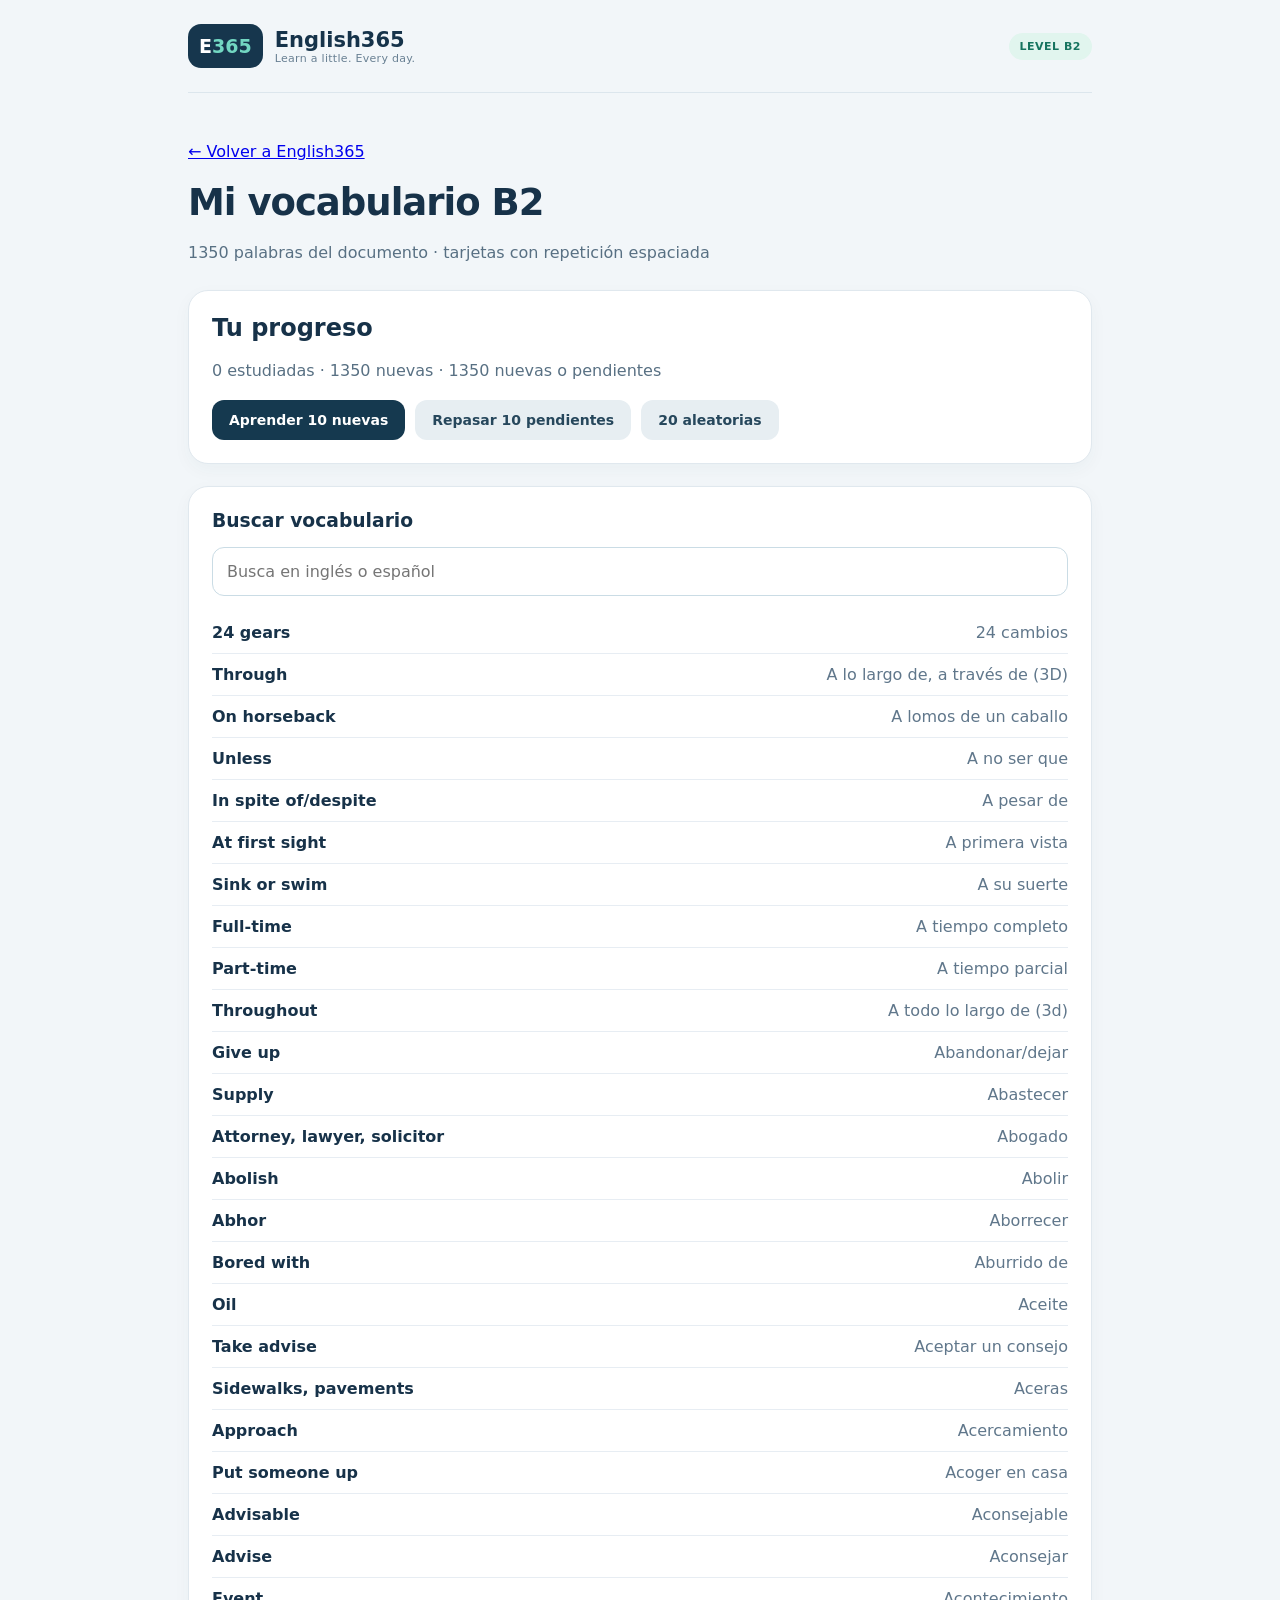
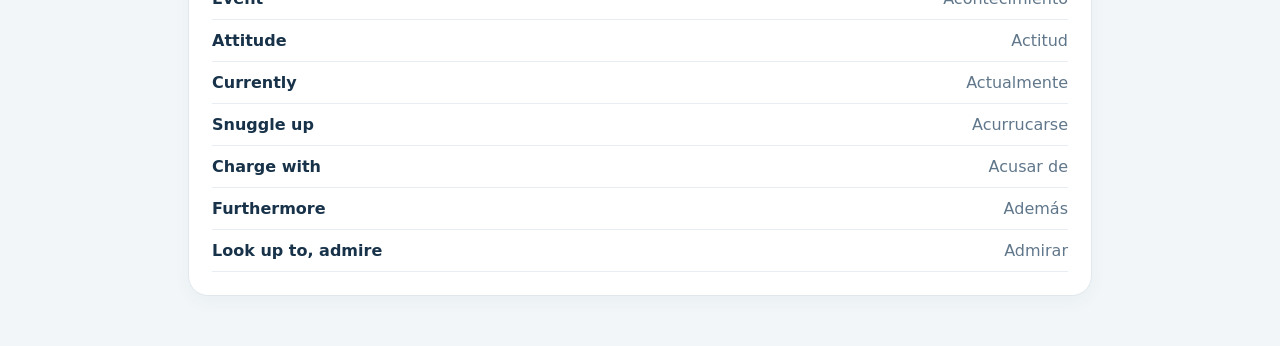
==== mi-vocabulario-b2.html @ 69e0626b "Add files via upload" ====
<!doctype html><html lang="es"><head><meta charset="utf-8"><meta name="viewport" content="width=device-width,initial-scale=1"><meta name="theme-color" content="#132c42"><title>Mi vocabulario B2 · English365</title><link rel="stylesheet" href="style.css"></head><body><div class="shell"><header><a class="brand" href="index.html"><span class="mark">E<span>365</span></span><span>English365<small>Learn a little. Every day.</small></span></a><span class="level">LEVEL B2</span></header><main><p><a href="index.html">← Volver a English365</a></p><div id="pdf-app"></div></main></div><script src="content.js"></script><script src="vocabulario-b2-pdf.js"></script><script src="mi-vocabulario-b2.js"></script></body></html>
---- style.css ----
:root{font-family:Inter,system-ui,-apple-system,BlinkMacSystemFont,"Segoe UI",sans-serif;color:#173249;background:#f2f6f9;font-synthesis:none}*{box-sizing:border-box}body{margin:0}.shell{max-width:940px;margin:auto;min-height:100vh;padding:0 18px}header{display:flex;align-items:center;justify-content:space-between;padding:24px 0;border-bottom:1px solid #dce6ed}.brand{display:flex;gap:12px;align-items:center;text-decoration:none;color:#16334a;font-size:21px;font-weight:800}.brand small{display:block;font-size:11px;font-weight:500;color:#698093;letter-spacing:.3px}.mark{background:#16364d;color:white;border-radius:13px;padding:11px;font-size:19px}.mark span{color:#72d7c2}.level,.tag{background:#e1f5ee;color:#16745f;padding:7px 11px;border-radius:99px;font-weight:750;font-size:11px;letter-spacing:.5px}main{padding:30px 0 50px}h1{font-size:clamp(26px,5vw,37px);letter-spacing:-1px;margin:4px 0 10px}h2{font-size:24px;margin:0 0 12px}h3{margin:0 0 8px}p{color:#587083;line-height:1.6}.lead{margin-bottom:25px}.grid{display:grid;grid-template-columns:repeat(3,minmax(0,1fr));gap:15px}.card,.panel{background:#fff;border:1px solid #e0e8ee;border-radius:20px;padding:23px;box-shadow:0 6px 18px #1e40530a}.card{cursor:pointer;text-align:left;transition:transform .12s,border-color .12s}.card:hover{transform:translateY(-2px);border-color:#85bcb5}.card .emoji{font-size:30px;margin-bottom:18px}.card p{font-size:14px;margin:6px 0 0}.card h2{font-size:21px;margin:0}.nav{display:flex;gap:8px;align-items:center;margin-bottom:22px;flex-wrap:wrap}.nav button,.btn{border:0;background:#15394f;color:white;border-radius:12px;padding:12px 17px;font:inherit;font-size:14px;font-weight:700;cursor:pointer}.btn.secondary,.nav button{background:#e7eef2;color:#26475c}.btn.ghost{background:white;color:#23475e;border:1px solid #d8e3e9}.btn:disabled{opacity:.5;cursor:not-allowed}.row{display:flex;gap:10px;align-items:center;flex-wrap:wrap}.between{justify-content:space-between}.muted{color:#6c8191;font-size:13px}.topics{display:grid;grid-template-columns:repeat(2,minmax(0,1fr));gap:12px}.topic{display:block;width:100%;text-align:left;border:1px solid #e1e9ef;border-radius:14px;padding:17px;background:white;color:#183b51;font:inherit;cursor:pointer}.topic strong{display:block;margin-bottom:5px}.topic span{font-size:12px;color:#688094}.question{font-size:23px;color:#193c52;font-weight:750;line-height:1.4;margin:20px 0}.choices{display:grid;gap:10px;margin:20px 0}.choice{padding:15px;text-align:left;background:white;border:1px solid #dce6eb;border-radius:12px;font:inherit;cursor:pointer;color:#23455b}.choice:hover{border-color:#409d93}.choice.correct{border-color:#289c70;background:#e7f8ef}.choice.wrong{border-color:#d26a6a;background:#fff0f0}.answer{padding:17px;border-radius:13px;background:#edf8f4;border:1px solid #bce4d3;color:#205e4c;margin:16px 0;line-height:1.6}.answer.bad{background:#fff6ee;border-color:#f0d7bd;color:#785129}.flip{width:100%;min-height:245px;border:1px solid #d5e4e9;border-radius:20px;background:linear-gradient(135deg,#f7fcfb,#eaf3f8);padding:28px;cursor:pointer;display:flex;flex-direction:column;align-items:center;justify-content:center;gap:14px;text-align:center;color:#1c3e53}.flip strong{font-size:clamp(23px,5vw,33px)}.flip small{color:#70889a}.ratings{display:grid;grid-template-columns:repeat(4,1fr);gap:8px;margin-top:18px}.ratings button{padding:13px 4px;border:1px solid #cbdde4;background:#fff;border-radius:11px;color:#21465a;font:inherit;font-size:13px;font-weight:700;cursor:pointer}.ratings button:hover{background:#e8f6f1}.ratings small{display:block;font-weight:400;color:#78909c;margin-top:5px}.bar{height:7px;background:#e5edf0;border-radius:10px;overflow:hidden;margin:14px 0 22px}.bar>div{height:100%;background:#2eaa91;transition:width .2s}.pill{display:inline-block;padding:5px 10px;border-radius:99px;background:#eaf0f5;color:#466174;font-size:12px;margin:4px 5px 4px 0}.lesson{line-height:1.75;color:#36586c}.lesson strong{color:#1b4056}.lesson ul{padding-left:20px}.field{width:100%;border:1px solid #cadce5;border-radius:12px;padding:14px;font:inherit;font-size:16px;margin:8px 0 16px}.hint{background:#fff7e9;border:1px solid #f0d9a6;border-radius:12px;padding:12px;color:#765c2b;font-size:13px;margin:16px 0}footer{border-top:1px solid #dce6ed;padding:20px 0 35px;color:#8496a3;font-size:12px;text-align:center}.stack{display:grid;gap:13px}.spaced{margin-top:22px}.hidden{display:none}@media(max-width:650px){.grid,.topics{grid-template-columns:1fr}.shell{padding:0 14px}main{padding-top:22px}.card{padding:19px}.ratings{gap:5px}.ratings button{font-size:11px}.panel{padding:19px}.brand{font-size:19px}}@media(prefers-reduced-motion:reduce){*{transition:none!important}}

/* English365 v2: navegación por temas */
.category-grid{display:grid;grid-template-columns:repeat(2,minmax(0,1fr));gap:12px}.category-card{position:relative;display:flex;flex-direction:column;align-items:flex-start;text-align:left;gap:7px;border:1px solid #dfe7f0;background:#fff;border-radius:17px;padding:19px;color:#183b51;font:inherit;cursor:pointer;min-height:130px}.category-card:hover,.mode-card:hover{border-color:#3278df;box-shadow:0 6px 18px #2465aa18}.category-icon{font-size:26px}.category-title{font-weight:800;font-size:16px}.category-card small,.mode-card small{color:#6a8194}.category-arrow{position:absolute;right:16px;top:16px;color:#2874db;font-size:26px}.mode-grid{display:grid;grid-template-columns:repeat(3,1fr);gap:12px}.mode-card{display:flex;flex-direction:column;gap:9px;text-align:left;background:white;border:1px solid #dfe7f0;border-radius:16px;padding:18px;color:#183b51;font:inherit;cursor:pointer}.mode-card>span{font-size:26px}.word-row{display:flex;justify-content:space-between;gap:12px;padding:11px 0;border-bottom:1px solid #e7edf3}.word-row span{color:#60778b;text-align:right}.hint{line-height:1.5}@media(max-width:650px){.category-grid{grid-template-columns:1fr}.mode-grid{grid-template-columns:1fr}.category-card{min-height:100px}}

/* Speaking365 */
.speaking-dialog{display:grid;gap:12px;margin-top:18px}.speaking-bubble{max-width:88%;padding:15px;border:1px solid #dce6eb;background:#f5f8fa;border-radius:15px;display:flex;flex-direction:column;align-items:flex-start;gap:8px}.speaking-bubble.mine{margin-left:auto;background:#eaf8f3;border-color:#bfe5d8}.speaking-bubble small{color:#6d8292;font-weight:700}.speaking-bubble strong{line-height:1.5}.speaking-es{color:#526e80;font-size:13px}.speaking-bubble .btn{padding:7px 11px;font-size:12px}.answer{white-space:pre-line}textarea.field{resize:vertical;min-height:100px}@media(max-width:650px){.speaking-bubble{max-width:96%}}
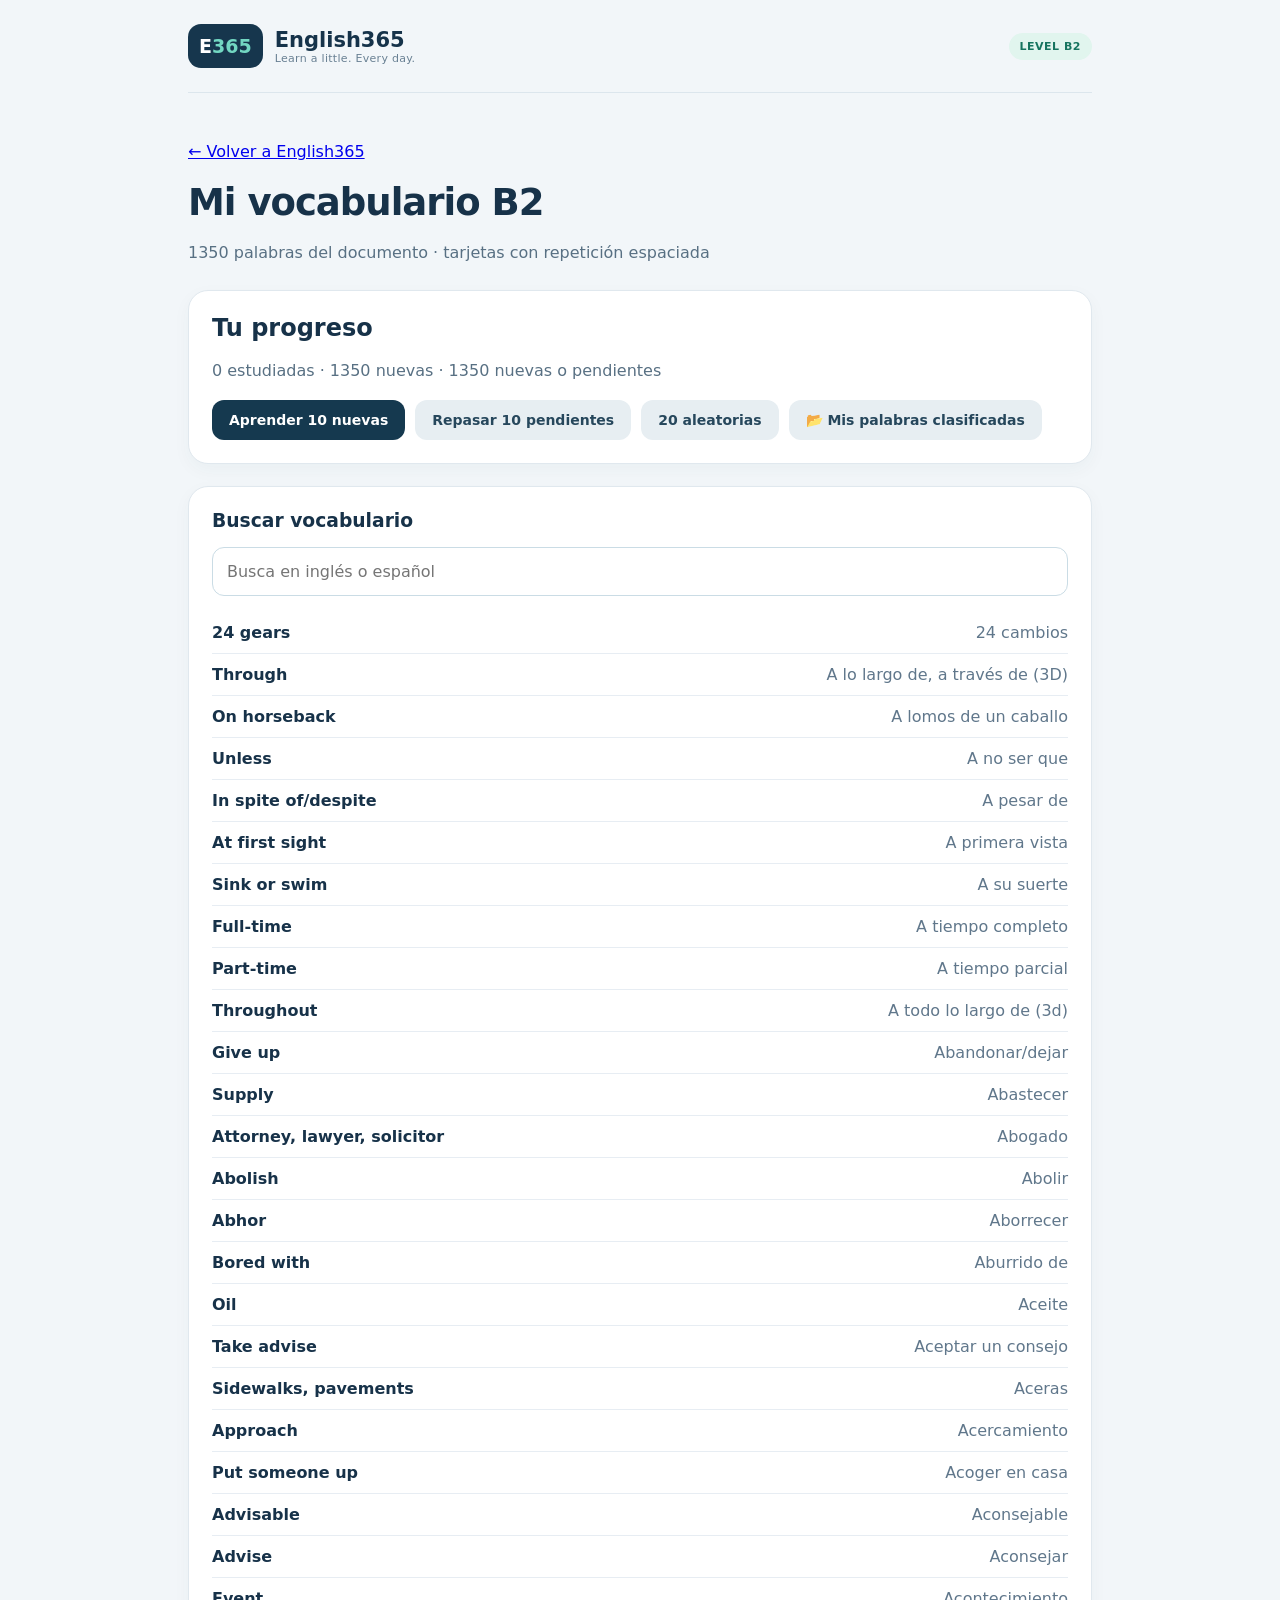
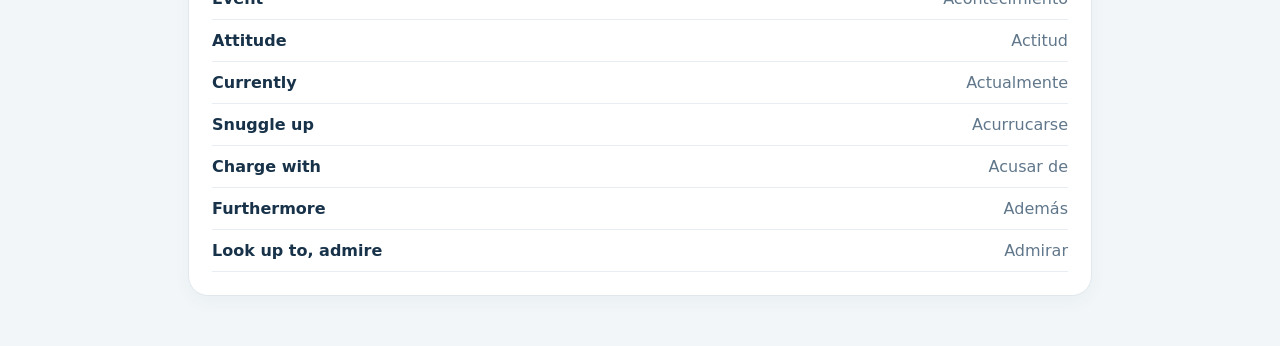
==== commit d5da2ba9: "Add files via upload" ====
--- a/mi-vocabulario-b2.html
+++ b/mi-vocabulario-b2.html
@@ -1 +1 @@
-<!doctype html><html lang="es"><head><meta charset="utf-8"><meta name="viewport" content="width=device-width,initial-scale=1"><meta name="theme-color" content="#132c42"><title>Mi vocabulario B2 · English365</title><link rel="stylesheet" href="style.css"></head><body><div class="shell"><header><a class="brand" href="index.html"><span class="mark">E<span>365</span></span><span>English365<small>Learn a little. Every day.</small></span></a><span class="level">LEVEL B2</span></header><main><p><a href="index.html">← Volver a English365</a></p><div id="pdf-app"></div></main></div><script src="content.js"></script><script src="vocabulario-b2-pdf.js"></script><script src="mi-vocabulario-b2.js"></script></body></html>+<!doctype html><html lang="es"><head><meta charset="utf-8"><meta name="viewport" content="width=device-width,initial-scale=1"><meta name="theme-color" content="#132c42"><title>Mi vocabulario B2 · English365</title><link rel="stylesheet" href="style.css"></head><body><div class="shell"><header><a class="brand" href="index.html"><span class="mark">E<span>365</span></span><span>English365<small>Learn a little. Every day.</small></span></a><span class="level">LEVEL B2</span></header><main><p><a href="index.html">← Volver a English365</a></p><div id="pdf-app"></div></main></div><script src="content.js"></script><script src="vocabulario-b2-pdf.js"></script><script src="word-coach.js"></script><script src="mi-vocabulario-b2.js"></script></body></html>
--- a/style.css
+++ b/style.css
@@ -5,3 +5,17 @@
 
 /* Speaking365 */
 .speaking-dialog{display:grid;gap:12px;margin-top:18px}.speaking-bubble{max-width:88%;padding:15px;border:1px solid #dce6eb;background:#f5f8fa;border-radius:15px;display:flex;flex-direction:column;align-items:flex-start;gap:8px}.speaking-bubble.mine{margin-left:auto;background:#eaf8f3;border-color:#bfe5d8}.speaking-bubble small{color:#6d8292;font-weight:700}.speaking-bubble strong{line-height:1.5}.speaking-es{color:#526e80;font-size:13px}.speaking-bubble .btn{padding:7px 11px;font-size:12px}.answer{white-space:pre-line}textarea.field{resize:vertical;min-height:100px}@media(max-width:650px){.speaking-bubble{max-width:96%}}
+
+
+.folder-list .word-row{flex-wrap:wrap;align-items:center}.folder-list .word-row>.row{width:100%}.folder-list .word-row>strong,.folder-list .word-row>span{overflow-wrap:anywhere;max-width:100%}.folder-list .word-row>span{text-align:left}
+
+/* Recuerdo activo: controles y resultados adaptados al móvil. */
+.coach .btn,.coach-results .btn{margin:4px 6px 4px 0}
+.coach-translation{font-size:22px;color:#173249}
+.coach-table{overflow-x:auto;margin:20px 0}
+.coach-results{width:100%;border-collapse:collapse;font-size:14px}
+.coach-results th,.coach-results td{text-align:left;vertical-align:top;border-bottom:1px solid #dce6ed;padding:12px 8px;overflow-wrap:anywhere}
+.coach-results th{background:#e7eef2}
+.coach-results .btn{padding:9px;font-size:12px}
+label.question{display:block}
+@media(max-width:420px){.coach-results{font-size:12px}.coach-results th,.coach-results td{padding:10px 5px}.coach-results .btn{font-size:11px}}
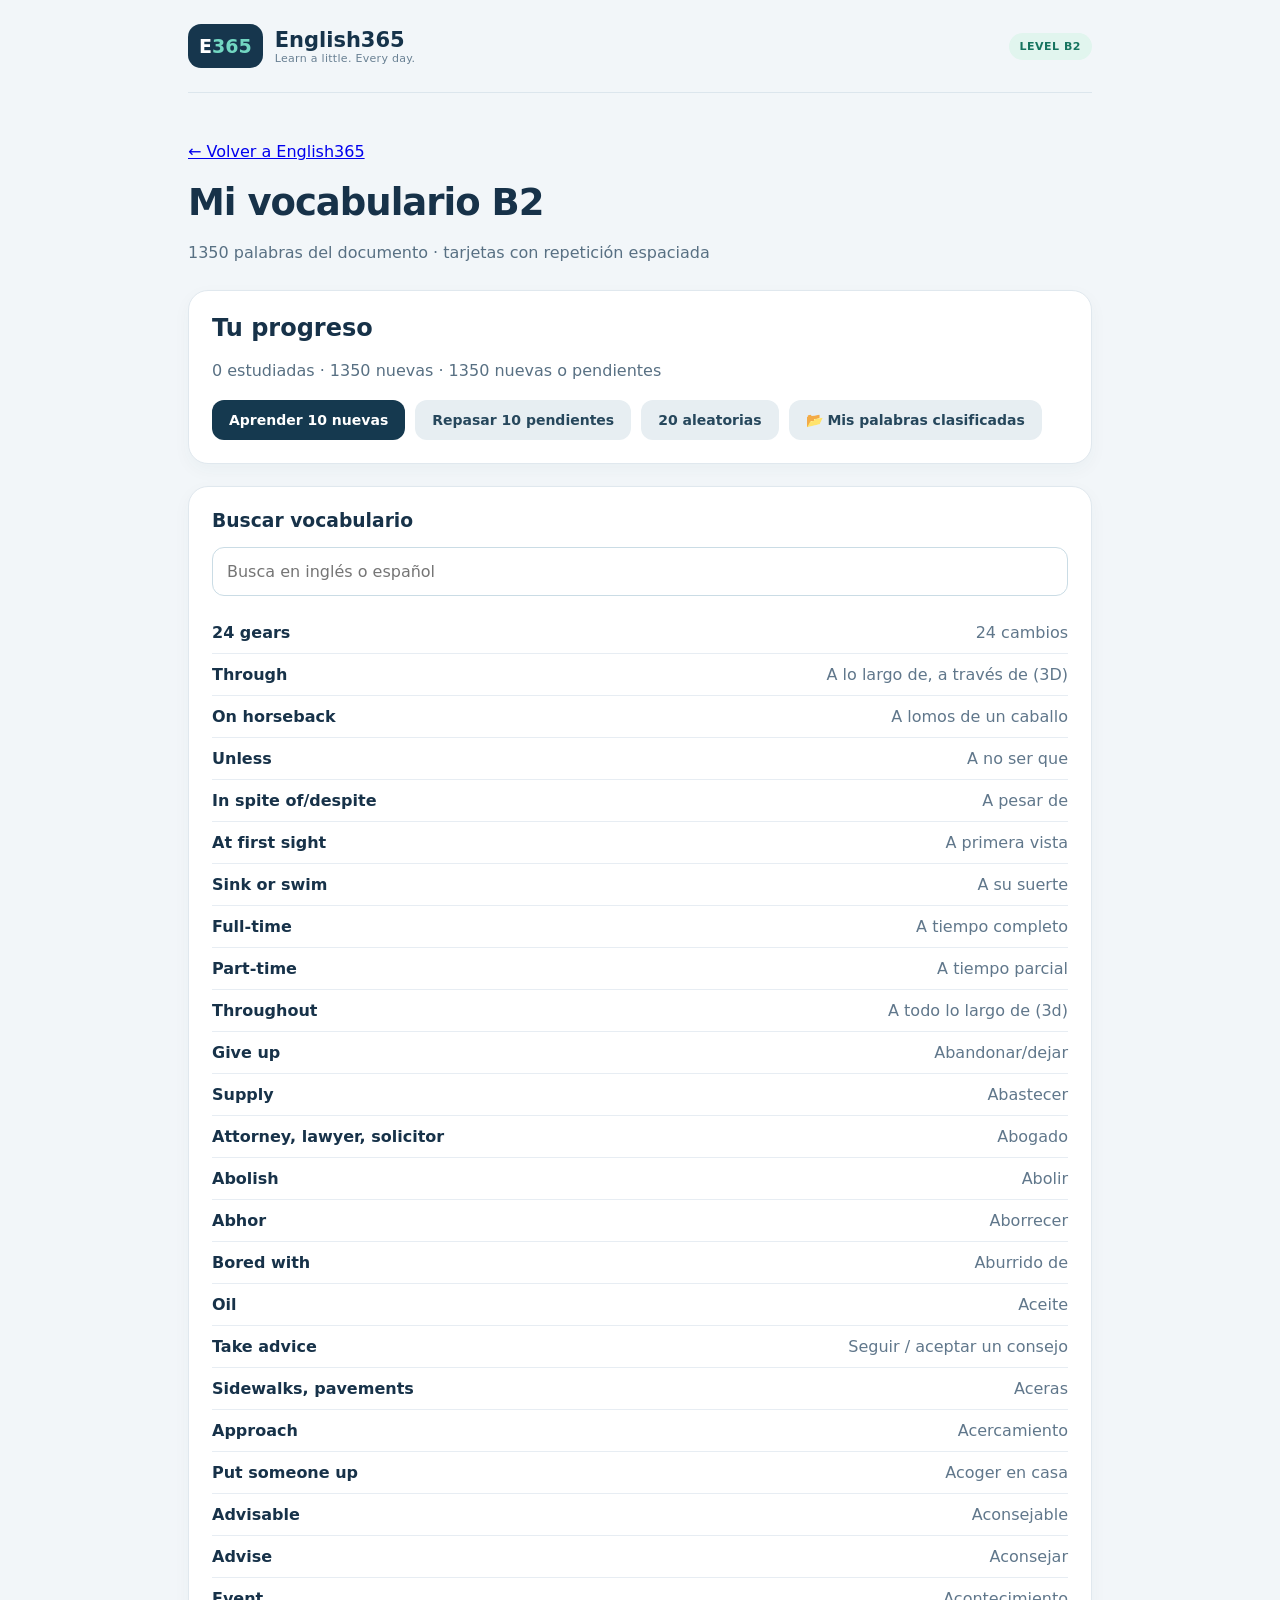
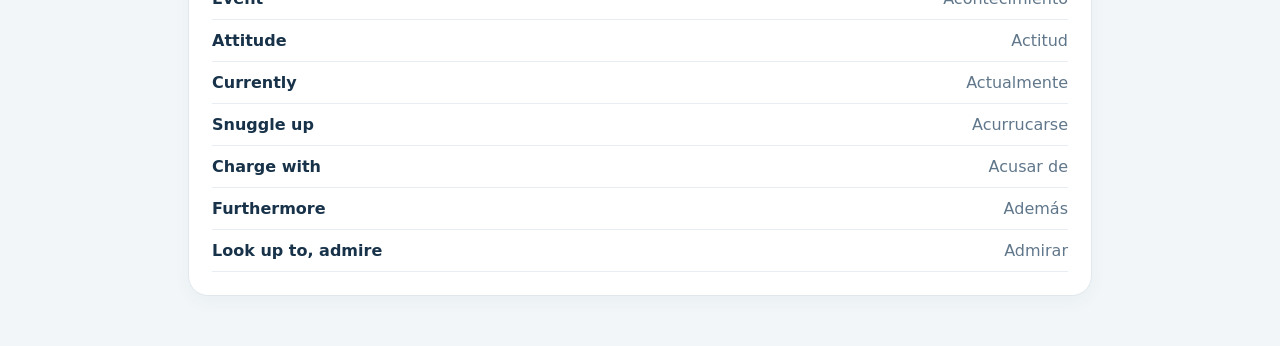
==== commit e3edb93d: "Add files via upload" ====
--- a/mi-vocabulario-b2.html
+++ b/mi-vocabulario-b2.html
@@ -1 +1 @@
-<!doctype html><html lang="es"><head><meta charset="utf-8"><meta name="viewport" content="width=device-width,initial-scale=1"><meta name="theme-color" content="#132c42"><title>Mi vocabulario B2 · English365</title><link rel="stylesheet" href="style.css"></head><body><div class="shell"><header><a class="brand" href="index.html"><span class="mark">E<span>365</span></span><span>English365<small>Learn a little. Every day.</small></span></a><span class="level">LEVEL B2</span></header><main><p><a href="index.html">← Volver a English365</a></p><div id="pdf-app"></div></main></div><script src="content.js"></script><script src="vocabulario-b2-pdf.js"></script><script src="word-coach.js"></script><script src="mi-vocabulario-b2.js"></script></body></html>
+<!doctype html><html lang="es"><head><meta charset="utf-8"><meta name="viewport" content="width=device-width,initial-scale=1"><meta name="theme-color" content="#132c42"><title>Mi vocabulario B2 · English365</title><link rel="stylesheet" href="style.css"></head><body><div class="shell"><header><a class="brand" href="index.html"><span class="mark">E<span>365</span></span><span>English365<small>Learn a little. Every day.</small></span></a><span class="level">LEVEL B2</span></header><main><p><a href="index.html">← Volver a English365</a></p><div id="pdf-app"></div></main></div><script src="content.js"></script><script src="vocabulario-b2-pdf.js"></script><script src="word-examples.js"></script><script src="word-coach.js"></script><script src="mi-vocabulario-b2.js"></script></body></html>
--- a/style.css
+++ b/style.css
@@ -19,3 +19,11 @@
 .coach-results .btn{padding:9px;font-size:12px}
 label.question{display:block}
 @media(max-width:420px){.coach-results{font-size:12px}.coach-results th,.coach-results td{padding:10px 5px}.coach-results .btn{font-size:11px}}
+
+/* 2.12 · Ejemplos legibles también en pantallas pequeñas. */
+.word-examples{width:100%;min-width:0;box-sizing:border-box;border:1px solid #dce6ed;border-radius:14px;background:#f7fafc;padding:14px;margin:14px 0;overflow-wrap:anywhere;text-align:left}
+.word-examples summary{cursor:pointer;font-weight:700;line-height:1.5;min-height:30px}
+.word-examples h3{margin:0 0 12px}.word-examples .example-content{min-width:0}.word-examples[open]>.example-content{margin-top:12px}
+.example-item{padding:10px 0;border-bottom:1px solid #dce6ed}.example-en{font-size:18px;line-height:1.6;margin:7px 0;color:#173249}.example-es{line-height:1.6;color:#476478;margin:8px 0}
+.word-examples .row{flex-wrap:wrap}.word-examples .btn{white-space:normal;margin:4px 6px 4px 0;font-size:14px}.example-editor{padding-top:14px}.example-editor label{display:block;line-height:1.6;margin-top:12px}.example-editor textarea{box-sizing:border-box;width:100%;max-width:100%;resize:vertical;font:inherit;min-height:70px}.example-editor .btn{min-height:44px}
+.word-examples [hidden]{display:none!important}.folder-list .word-row>.word-examples{flex-basis:100%;margin:0 0 10px}
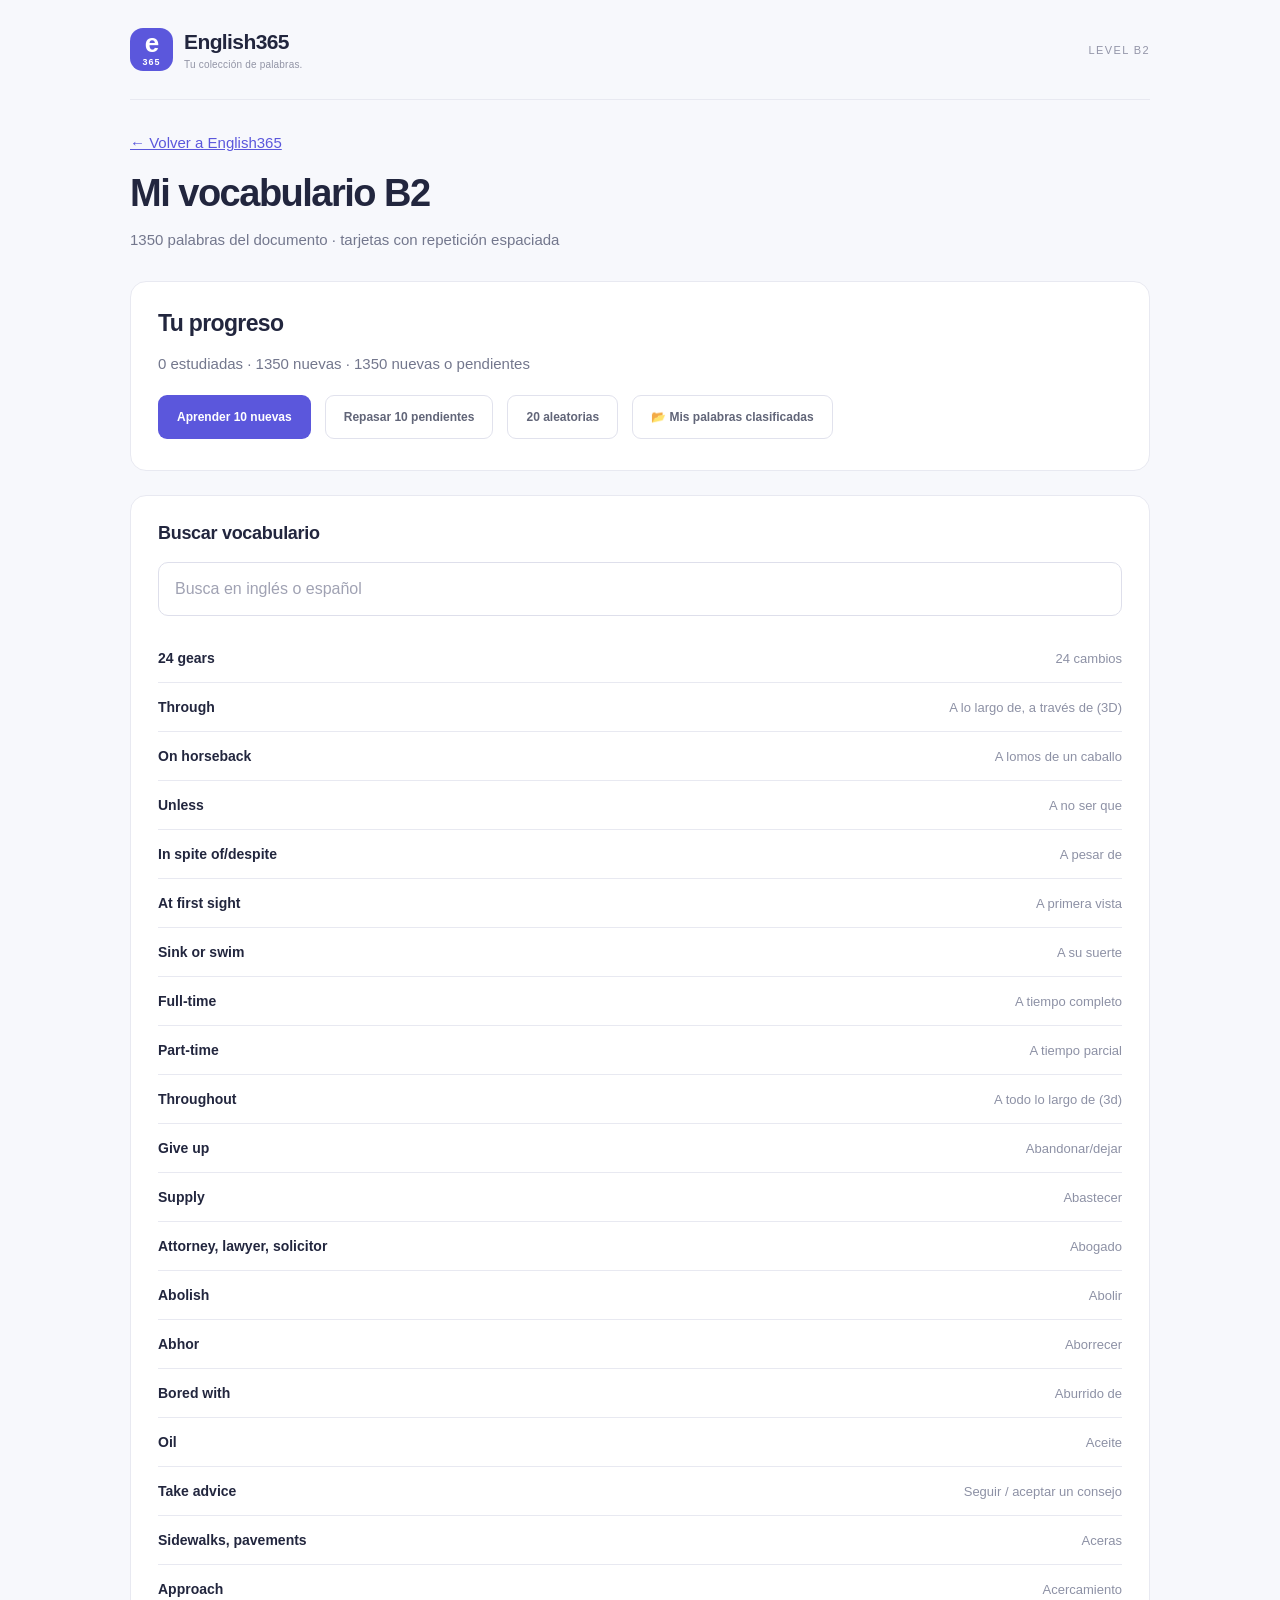
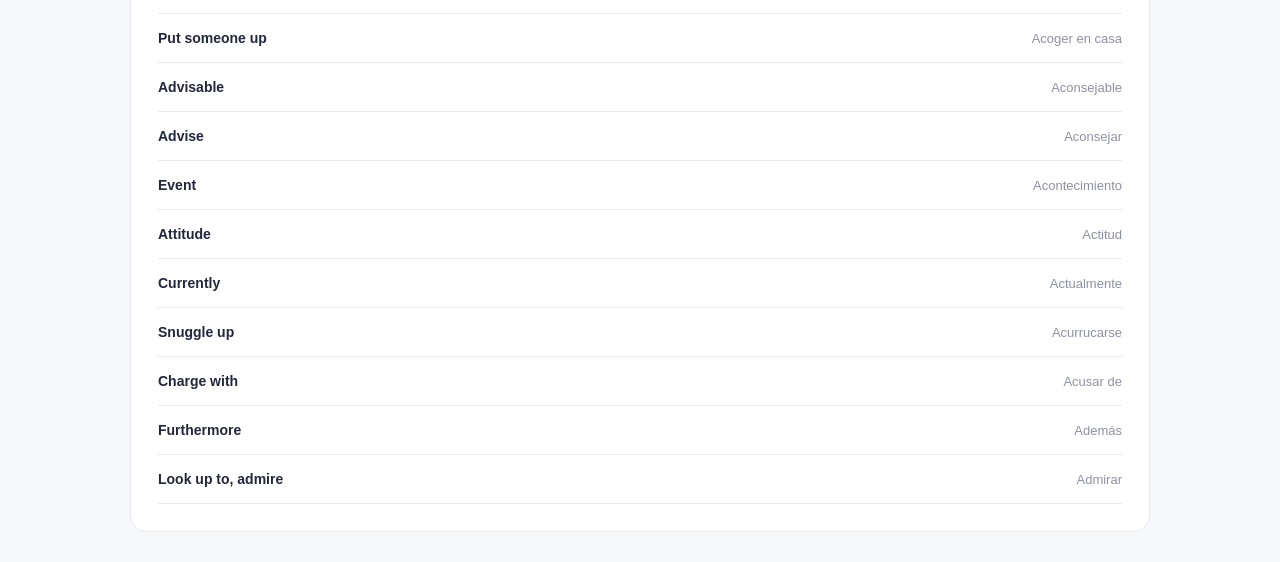
==== commit 357fb96f: "Add files via upload" ====
--- a/mi-vocabulario-b2.html
+++ b/mi-vocabulario-b2.html
@@ -1 +1 @@
-<!doctype html><html lang="es"><head><meta charset="utf-8"><meta name="viewport" content="width=device-width,initial-scale=1"><meta name="theme-color" content="#132c42"><title>Mi vocabulario B2 · English365</title><link rel="stylesheet" href="style.css"></head><body><div class="shell"><header><a class="brand" href="index.html"><span class="mark">E<span>365</span></span><span>English365<small>Learn a little. Every day.</small></span></a><span class="level">LEVEL B2</span></header><main><p><a href="index.html">← Volver a English365</a></p><div id="pdf-app"></div></main></div><script src="content.js"></script><script src="vocabulario-b2-pdf.js"></script><script src="word-examples.js"></script><script src="word-coach.js"></script><script src="mi-vocabulario-b2.js"></script></body></html>
+<!doctype html><html lang="es"><head><meta charset="utf-8"><meta name="viewport" content="width=device-width,initial-scale=1"><meta name="theme-color" content="#f7f8fc"><title>Mi vocabulario B2 · English365</title><link rel="stylesheet" href="style.css"></head><body class="legacy-page"><div class="shell"><header><a class="brand" href="index.html"><span class="mark">e<span>365</span></span><span>English365<small>Tu colección de palabras.</small></span></a><span class="level">LEVEL B2</span></header><main><p><a href="index.html">← Volver a English365</a></p><div id="pdf-app"></div></main></div><script src="content.js"></script><script src="vocabulario-b2-pdf.js"></script><script src="word-relations.js"></script><script src="word-examples.js"></script><script src="word-coach.js"></script><script src="mi-vocabulario-b2.js"></script></body></html>
--- a/style.css
+++ b/style.css
@@ -1,29 +1,10 @@
-:root{font-family:Inter,system-ui,-apple-system,BlinkMacSystemFont,"Segoe UI",sans-serif;color:#173249;background:#f2f6f9;font-synthesis:none}*{box-sizing:border-box}body{margin:0}.shell{max-width:940px;margin:auto;min-height:100vh;padding:0 18px}header{display:flex;align-items:center;justify-content:space-between;padding:24px 0;border-bottom:1px solid #dce6ed}.brand{display:flex;gap:12px;align-items:center;text-decoration:none;color:#16334a;font-size:21px;font-weight:800}.brand small{display:block;font-size:11px;font-weight:500;color:#698093;letter-spacing:.3px}.mark{background:#16364d;color:white;border-radius:13px;padding:11px;font-size:19px}.mark span{color:#72d7c2}.level,.tag{background:#e1f5ee;color:#16745f;padding:7px 11px;border-radius:99px;font-weight:750;font-size:11px;letter-spacing:.5px}main{padding:30px 0 50px}h1{font-size:clamp(26px,5vw,37px);letter-spacing:-1px;margin:4px 0 10px}h2{font-size:24px;margin:0 0 12px}h3{margin:0 0 8px}p{color:#587083;line-height:1.6}.lead{margin-bottom:25px}.grid{display:grid;grid-template-columns:repeat(3,minmax(0,1fr));gap:15px}.card,.panel{background:#fff;border:1px solid #e0e8ee;border-radius:20px;padding:23px;box-shadow:0 6px 18px #1e40530a}.card{cursor:pointer;text-align:left;transition:transform .12s,border-color .12s}.card:hover{transform:translateY(-2px);border-color:#85bcb5}.card .emoji{font-size:30px;margin-bottom:18px}.card p{font-size:14px;margin:6px 0 0}.card h2{font-size:21px;margin:0}.nav{display:flex;gap:8px;align-items:center;margin-bottom:22px;flex-wrap:wrap}.nav button,.btn{border:0;background:#15394f;color:white;border-radius:12px;padding:12px 17px;font:inherit;font-size:14px;font-weight:700;cursor:pointer}.btn.secondary,.nav button{background:#e7eef2;color:#26475c}.btn.ghost{background:white;color:#23475e;border:1px solid #d8e3e9}.btn:disabled{opacity:.5;cursor:not-allowed}.row{display:flex;gap:10px;align-items:center;flex-wrap:wrap}.between{justify-content:space-between}.muted{color:#6c8191;font-size:13px}.topics{display:grid;grid-template-columns:repeat(2,minmax(0,1fr));gap:12px}.topic{display:block;width:100%;text-align:left;border:1px solid #e1e9ef;border-radius:14px;padding:17px;background:white;color:#183b51;font:inherit;cursor:pointer}.topic strong{display:block;margin-bottom:5px}.topic span{font-size:12px;color:#688094}.question{font-size:23px;color:#193c52;font-weight:750;line-height:1.4;margin:20px 0}.choices{display:grid;gap:10px;margin:20px 0}.choice{padding:15px;text-align:left;background:white;border:1px solid #dce6eb;border-radius:12px;font:inherit;cursor:pointer;color:#23455b}.choice:hover{border-color:#409d93}.choice.correct{border-color:#289c70;background:#e7f8ef}.choice.wrong{border-color:#d26a6a;background:#fff0f0}.answer{padding:17px;border-radius:13px;background:#edf8f4;border:1px solid #bce4d3;color:#205e4c;margin:16px 0;line-height:1.6}.answer.bad{background:#fff6ee;border-color:#f0d7bd;color:#785129}.flip{width:100%;min-height:245px;border:1px solid #d5e4e9;border-radius:20px;background:linear-gradient(135deg,#f7fcfb,#eaf3f8);padding:28px;cursor:pointer;display:flex;flex-direction:column;align-items:center;justify-content:center;gap:14px;text-align:center;color:#1c3e53}.flip strong{font-size:clamp(23px,5vw,33px)}.flip small{color:#70889a}.ratings{display:grid;grid-template-columns:repeat(4,1fr);gap:8px;margin-top:18px}.ratings button{padding:13px 4px;border:1px solid #cbdde4;background:#fff;border-radius:11px;color:#21465a;font:inherit;font-size:13px;font-weight:700;cursor:pointer}.ratings button:hover{background:#e8f6f1}.ratings small{display:block;font-weight:400;color:#78909c;margin-top:5px}.bar{height:7px;background:#e5edf0;border-radius:10px;overflow:hidden;margin:14px 0 22px}.bar>div{height:100%;background:#2eaa91;transition:width .2s}.pill{display:inline-block;padding:5px 10px;border-radius:99px;background:#eaf0f5;color:#466174;font-size:12px;margin:4px 5px 4px 0}.lesson{line-height:1.75;color:#36586c}.lesson strong{color:#1b4056}.lesson ul{padding-left:20px}.field{width:100%;border:1px solid #cadce5;border-radius:12px;padding:14px;font:inherit;font-size:16px;margin:8px 0 16px}.hint{background:#fff7e9;border:1px solid #f0d9a6;border-radius:12px;padding:12px;color:#765c2b;font-size:13px;margin:16px 0}footer{border-top:1px solid #dce6ed;padding:20px 0 35px;color:#8496a3;font-size:12px;text-align:center}.stack{display:grid;gap:13px}.spaced{margin-top:22px}.hidden{display:none}@media(max-width:650px){.grid,.topics{grid-template-columns:1fr}.shell{padding:0 14px}main{padding-top:22px}.card{padding:19px}.ratings{gap:5px}.ratings button{font-size:11px}.panel{padding:19px}.brand{font-size:19px}}@media(prefers-reduced-motion:reduce){*{transition:none!important}}
+:root{font-family:Inter,ui-sans-serif,-apple-system,BlinkMacSystemFont,"Segoe UI",sans-serif;color:#22263e;background:#f7f8fc;font-synthesis:none;--ink:#22263e;--muted:#75798e;--accent:#5b57dc;--border:#e8e9f1;--surface:#fff;--sage:#eef5ef;--lavender:#efedff;--peach:#fcf0e7}*{box-sizing:border-box}body{margin:0}button,input,textarea{font:inherit}button,a{-webkit-tap-highlight-color:transparent}button{cursor:pointer}button:disabled{cursor:default;opacity:.48}a{color:var(--accent)}button:focus-visible,a:focus-visible,input:focus-visible,textarea:focus-visible,summary:focus-visible{outline:3px solid #a8a3ff;outline-offset:4px}svg{width:22px;height:22px;flex-shrink:0}h1,h2,h3,h4,p{margin-top:0}h1,h2,h3,h4{color:var(--ink)}h1{font-size:38px;letter-spacing:-1.5px;line-height:1.18;margin-bottom:12px;font-weight:750}h2{font-size:23px;line-height:1.3;letter-spacing:-.65px;margin-bottom:12px}h3{font-size:18px;letter-spacing:-.3px;margin-bottom:10px}p{font-size:15px;line-height:1.7;color:#73778d}small{font-size:12px}button{color:inherit}.app-frame{display:flex;min-height:100vh}.sidebar{position:fixed;inset:0 auto 0 0;width:242px;border-right:1px solid var(--border);background:#fff;padding:36px 22px 24px;display:flex;flex-direction:column;z-index:10}.brand{display:flex;align-items:center;gap:11px;text-decoration:none;color:var(--ink);font-size:21px;letter-spacing:-.6px;font-weight:750}.brand small{display:block;color:#9294a5;font-size:10px;letter-spacing:.2px;font-weight:450;margin-top:5px}.mark{width:43px;height:43px;background:var(--accent);color:#fff;display:flex;flex-direction:column;align-items:center;justify-content:center;border-radius:13px;font-size:26px;line-height:.8;font-weight:700;letter-spacing:-1px}.mark span{font-size:9px;margin-top:5px;letter-spacing:1px}.sidebar-label{font-size:9px;letter-spacing:1.8px;color:#9b9cac;margin:52px 10px 16px;font-weight:650}.app-nav{display:grid;gap:7px}.app-nav button{display:flex;align-items:center;gap:13px;min-height:49px;border:0;border-radius:11px;background:none;padding:12px 15px;text-align:left;font-size:14px;color:#85879a;font-weight:550}.app-nav button svg{width:20px;height:20px}.app-nav button:hover{background:#f8f7fd;color:var(--accent)}.app-nav button.active{background:var(--lavender);color:var(--accent)}.sidebar-foot{margin:auto 7px 0;padding-top:32px}.sidebar-foot strong{display:block;font-size:12px;margin:12px 0 8px}.sidebar-foot p{font-size:12px;line-height:1.8;margin-bottom:20px}.sidebar-foot small{font-size:10px;color:#a0a2b0}.local-dot{display:block;width:27px;height:4px;background:#b7d2c0;border-radius:8px}.workspace{margin-left:242px;flex:1;min-width:0}.topbar{height:84px;display:flex;align-items:center;justify-content:space-between;padding:0 46px;border-bottom:1px solid var(--border);background:#f7f8fc}.breadcrumb{font-size:12px;color:#999bad}.breadcrumb>span{margin:0 13px;color:#c6c7d2}.breadcrumb strong{color:#555a71;font-weight:550}.level{font-size:9px;letter-spacing:1.4px;color:#9395a8}.level b{font-size:11px;letter-spacing:0;margin-left:8px;background:#fff;border:1px solid var(--border);padding:7px 9px;border-radius:7px;color:#555a71}main#app{max-width:1300px;margin:auto;padding:42px 46px 30px;min-height:calc(100vh - 150px)}footer{font-size:11px;color:#a2a4b4;padding:24px 46px;text-align:center;line-height:1.6}.eyebrow{display:block;font-size:10px;letter-spacing:1.5px;font-weight:650;text-transform:uppercase;color:#9396aa;margin-bottom:12px}.lead{font-size:15px;margin-bottom:28px;max-width:760px}.page-intro h1{margin-bottom:10px}.page-intro .lead{margin-bottom:30px}.dashboard-grid{display:grid;grid-template-columns:minmax(0,1.8fr) minmax(260px,1fr);gap:22px}.dashboard-hero{position:relative;min-height:340px;padding:31px 34px;background:var(--lavender);border:1px solid #e6e1fc;border-radius:19px;overflow:hidden}.tag{display:inline-flex;font-size:9px;line-height:1.5;padding:5px 9px;letter-spacing:1px;font-weight:650;border-radius:6px;color:#777199;background:#f7f5ff}.dashboard-hero h2{font-size:36px;letter-spacing:-1.3px;white-space:pre-line;line-height:1.15;margin:20px 0 14px;max-width:340px}.dashboard-hero p{max-width:330px;font-size:13px;line-height:1.8;color:#827e9d;margin-bottom:24px}.hero-foot{font-size:10px;color:#9290ab;margin-top:16px}.word-orbit{position:absolute;right:20px;top:38%;width:190px;height:180px;transform:rotate(-8deg);pointer-events:none}.orbit-chip{position:absolute;display:block;padding:16px 19px;background:#fff;border:1px solid #dedaf6;border-radius:13px;font-size:17px;font-weight:600;box-shadow:0 9px 18px #5c51b009}.orbit-chip.one{top:0;left:0}.orbit-chip.two{right:0;bottom:20px;background:#e2dff9}.orbit-symbol{position:absolute;left:100px;top:58px;color:#b4aad9;font-size:42px;font-weight:300}.orbit-caption{position:absolute;bottom:-7px;left:0;font-size:9px;color:#9a91b2;white-space:nowrap}.btn{display:inline-flex;align-items:center;justify-content:center;gap:8px;border:1px solid transparent;background:var(--accent);color:#fff;text-decoration:none;font-size:12px;font-weight:600;line-height:1.5;padding:12px 18px;border-radius:9px;min-height:42px;margin:4px 6px 4px 0;transition:background .15s,transform .15s}.btn:hover:not(:disabled){background:#4c47c7;transform:translateY(-1px)}.btn.secondary{background:#fff;color:#616578;border:1px solid #e1e2ed}.btn.secondary:hover:not(:disabled){background:#f4f2fe;color:var(--accent);border-color:#c7c3ed}.btn.ghost{background:transparent;color:var(--accent);padding-left:0}.text-button{display:inline-flex;align-items:center;border:0;background:none;padding:8px 0;color:var(--accent);font-size:12px;font-weight:600;text-decoration:none;line-height:1.6}.text-button:hover{text-decoration:underline}.today-card{background:#fff;border:1px solid var(--border);border-radius:19px;padding:30px 27px}.today-card h2{font-size:22px;margin:16px 0 10px}.today-card p{font-size:12px;line-height:1.8;max-width:230px}.today-count{display:flex;align-items:center;gap:13px;margin:24px 0 15px}.today-count strong{font-size:43px;letter-spacing:-2px;line-height:1.1}.today-count span{font-size:11px;max-width:75px;line-height:1.5;color:#9699a9}.today-card>.btn{width:100%}.today-card>.text-button{display:block;text-align:center;width:100%;margin-top:8px}.metrics{display:grid;grid-template-columns:repeat(4,minmax(0,1fr));border:1px solid var(--border);background:#fff;border-radius:13px;margin:24px 0 34px;padding:23px 0}.metric{display:flex;flex-direction:column;padding:0 23px;gap:6px;min-width:0}.metric+.metric{border-left:1px solid var(--border)}.metric strong{font-size:24px;letter-spacing:-.7px;font-weight:650}.metric span{font-size:11px;color:#9799aa}.section-heading{display:flex;justify-content:space-between;align-items:center;gap:16px;margin:16px 0}.section-heading h2{font-size:19px;margin:0}.route-grid{display:grid;grid-template-columns:repeat(3,minmax(0,1fr));gap:18px}.route-card{position:relative;background:#fff;border:1px solid var(--border);border-radius:14px;padding:25px;text-align:left;min-height:192px;transition:transform .15s,border-color .15s}.route-card:hover{border-color:#c0bbef;transform:translateY(-3px)}.route-number{display:flex;justify-content:center;align-items:center;width:30px;height:30px;border-radius:9px;background:var(--lavender);color:var(--accent);font-size:11px;font-weight:650;margin-bottom:20px}.route-card.sage .route-number{background:#eaf3ed;color:#749b85}.route-card.peach .route-number{background:var(--peach);color:#b28a66}.route-card h3{font-size:15px;letter-spacing:-.3px;margin-bottom:10px}.route-card p{font-size:11px;line-height:1.9;margin:0;max-width:210px}.route-arrow{position:absolute;right:21px;top:26px;font-size:19px;color:#aaaabd}.dashboard-bottom{border-top:1px solid var(--border);display:flex;align-items:center;justify-content:space-between;gap:20px;margin-top:30px;padding-top:19px}.dashboard-bottom p{font-size:11px;max-width:600px;margin:0}.muted{color:#9699aa}.panel{border:1px solid var(--border);border-radius:16px;background:#fff;padding:27px;min-width:0}.row{display:flex;align-items:center;flex-wrap:wrap;gap:8px}.spaced{margin-top:24px}.nav{margin-bottom:24px}.nav .btn{background:transparent;border:0;color:#8e90a4;padding:0;min-height:28px}.nav .btn:hover{background:none;color:var(--accent)}.vocab-toolbar{display:flex;justify-content:space-between;flex-wrap:wrap;gap:8px;margin-bottom:22px}.field{width:100%;font-size:16px;line-height:1.5;background:#fff;border:1px solid #dedfeb;border-radius:10px;padding:14px 16px;color:var(--ink);margin:8px 0 18px}.field::placeholder{color:#a0a2b3}.search{background:#fff;min-height:52px;padding-left:19px}.segmented{display:flex;flex-wrap:wrap;gap:5px;padding:5px;border-radius:11px;background:#edeef5;width:fit-content;margin:10px 0 24px}.segmented .btn{margin:0;border:0;background:none;box-shadow:none;font-size:12px;min-height:34px;padding:8px 14px}.segmented .btn.selected{background:#fff;color:var(--accent);box-shadow:0 2px 6px #22263e06}.category-grid,.lesson-grid{display:grid;grid-template-columns:repeat(3,minmax(0,1fr));gap:17px}.category-card{position:relative;display:flex;flex-direction:column;align-items:flex-start;gap:8px;text-align:left;border:1px solid var(--border);border-radius:13px;background:#fff;padding:24px;min-height:150px}.category-card:hover{border-color:#c0bbef}.category-icon{font-size:22px;margin-bottom:8px}.category-title{font-size:15px;font-weight:650}.category-card small{font-size:11px;color:#9597ab;line-height:1.6}.category-arrow{position:absolute;top:22px;right:22px;color:#b3b3c2;font-size:20px}.collection-link{display:flex;align-items:center;justify-content:space-between;flex-wrap:wrap;gap:10px;margin-top:22px;padding:20px 0;font-size:12px;color:#9093a5;border-top:1px solid var(--border)}.search-word{display:flex;align-items:center;justify-content:space-between;gap:10px;flex-wrap:wrap;background:#fff;border:1px solid var(--border);padding:20px 24px;border-radius:12px;margin-bottom:12px}.search-word h3{margin-bottom:6px}.search-word p{margin:0}.search-word>.word-examples{flex-basis:100%;margin-bottom:0}.word-row{display:flex;align-items:center;justify-content:space-between;gap:12px;border-bottom:1px solid var(--border);padding:16px 0;min-width:0}.word-row strong{font-size:14px}.word-row>span{font-size:13px;color:#8d91a5;text-align:right;overflow-wrap:anywhere}.folder-list .word-row{flex-wrap:wrap}.folder-list .word-row>.row,.folder-list .word-row>.word-examples{flex-basis:100%}.mode-grid{display:grid;grid-template-columns:repeat(4,minmax(0,1fr));gap:14px}.mode-card{display:flex;flex-direction:column;align-items:flex-start;text-align:left;gap:12px;background:#fff;border:1px solid var(--border);border-radius:13px;padding:22px}.mode-card>span{font-size:23px}.mode-card strong{font-size:14px}.mode-card small{color:#9699ab;line-height:1.7;font-size:11px}.topics,.grid{display:grid;grid-template-columns:repeat(3,minmax(0,1fr));gap:16px}.topic,.card{display:flex;flex-direction:column;align-items:flex-start;text-align:left;gap:12px;border:1px solid var(--border);border-radius:14px;background:#fff;padding:25px}.topic:hover,.mode-card:hover,.card:hover{border-color:#c0bbef}.topic strong{font-size:14px}.topic span{font-size:11px;color:#9598aa}.flip{display:flex;flex-direction:column;align-items:center;justify-content:center;gap:24px;min-height:280px;width:100%;border:0;background:#f7f6ff;border-radius:16px;padding:30px;margin:20px 0;color:var(--ink);overflow-wrap:anywhere}.flip strong{font-size:36px;letter-spacing:-1px}.flip small{font-size:11px;line-height:1.7;color:#9692af}.flip span{font-size:16px;color:#7c7896;line-height:1.7}.ratings{display:grid;grid-template-columns:repeat(4,minmax(0,1fr));gap:10px;margin-top:18px}.ratings button{min-height:69px;border:1px solid var(--border);border-radius:11px;background:#fff;font-size:14px;font-weight:600;padding:12px 8px}.ratings button:hover{background:#f1efff;border-color:#c8c3ef}.ratings small{display:block;font-size:10px;color:#9b9aad;margin-top:6px;font-weight:400}.bar{height:5px;border-radius:5px;background:#e7e7f2;margin:17px 0 26px;overflow:hidden}.bar>div{background:var(--accent);height:100%;border-radius:5px}.question{font-size:24px;line-height:1.5;color:var(--ink);margin:16px 0;font-weight:550;display:block}.choices{display:grid;gap:12px;margin:22px 0}.choice,.choices>.btn{width:100%;justify-content:flex-start;text-align:left;background:#fff;border:1px solid #dedfea;border-radius:10px;padding:16px 20px;min-height:54px;color:#5f637b;font-size:15px;line-height:1.7}.choice.correct{background:#edf6ef;border-color:#bad3c1;color:#387250}.choice.wrong{background:#fff0ec;border-color:#e5c7bc;color:#a26955}.answer{background:#eff6f0;border:1px solid #d5e6da;color:#3e6a4e;white-space:pre-line;border-radius:12px;padding:20px;line-height:1.8;margin-top:20px;font-size:14px}.answer.bad{background:#fff4ee;border-color:#edd7ca;color:#9f7158}.lesson{font-size:15px;line-height:1.85;color:#70768d}.hint{background:#faf4e8;border:1px solid #eee3cb;color:#99835b;line-height:1.8;font-size:13px;padding:17px;border-radius:10px}.pill{display:inline-block;border-radius:7px;background:#eeedf8;color:#8a86a2;font-size:11px;padding:6px 9px;margin:3px}.word-examples{width:100%;min-width:0;border:1px solid var(--border);border-radius:12px;padding:19px;background:#fbfbfe;margin:18px 0;text-align:left;overflow-wrap:anywhere}.word-examples summary{font-size:12px;font-weight:600;color:#73708e;cursor:pointer;line-height:1.7;padding:4px 0}.word-examples h3{font-size:16px;margin-bottom:15px}.word-examples[open]>.example-content{margin-top:15px}.word-examples [hidden]{display:none!important}.example-item{padding:16px 0;border-bottom:1px solid var(--border)}.example-en{font-size:17px;line-height:1.7;color:#565976;margin:8px 0}.example-es{font-size:14px;color:#8d90a5;line-height:1.8;margin:12px 0 0}.example-item .btn{font-size:11px;min-height:30px;padding:6px 10px}.example-editor{padding-top:16px}.example-editor label{display:block;font-size:13px;line-height:1.7;margin-top:12px;color:#81859a}.example-editor textarea{width:100%;max-width:100%;resize:vertical;min-height:85px}.example-editor .btn{font-size:12px}.word-relations{padding:20px;background:#f0f5f1;border-radius:10px;border:1px solid #e2ebe3;margin:12px 0 20px}.word-relations h4{font-size:14px;color:#60816a;margin-bottom:16px}.relations-list{margin:0}.relations-list dt{font-size:11px;font-weight:600;color:#7c9384;margin-top:15px}.relations-list dd{margin:8px 0 0}.relation-chips{display:flex;flex-wrap:wrap;gap:6px;list-style:none;margin:0;padding:0}.relation-chip{font-size:13px;padding:6px 9px;border:1px solid #d8e4da;border-radius:7px;color:#66806e;background:#fff;max-width:100%;overflow-wrap:anywhere}.relation-empty,.relation-help,.relation-note{font-size:11px;line-height:1.8;color:#8a9d8f}.relation-note{margin:15px 0 0}.relation-help{margin:12px 0 0}.coach-translation{font-size:23px;color:#8e8aa8}.coach-results{width:100%;border-collapse:collapse;font-size:13px}.coach-results td,.coach-results th{text-align:left;padding:16px 12px;border-bottom:1px solid var(--border);vertical-align:top}.coach-table{overflow-x:auto;margin:20px 0}.speaking-dialog{display:grid;gap:17px;margin-top:20px}.speaking-bubble{max-width:85%;display:flex;flex-direction:column;align-items:flex-start;gap:10px;border:1px solid var(--border);border-radius:13px;background:#f7f7fc;padding:20px}.speaking-bubble.mine{background:#eeedf9;margin-left:auto;border-color:#e0ddf3}.speaking-bubble small{font-size:10px;color:#9c98af}.speaking-bubble strong{font-size:15px;line-height:1.7;font-weight:500}.speaking-es{font-size:13px;color:#9793ac}.hidden,[hidden]{display:none!important}.empty{padding:25px;background:#fff;border:1px dashed #d8d8e7;border-radius:12px;line-height:1.8;color:#9295aa;font-size:14px}.skip-link{position:fixed;top:-100px;left:12px;z-index:100;background:#fff;padding:15px;border:2px solid var(--accent)}.skip-link:focus{top:10px}.lab-hero{background:var(--lavender);border:1px solid #e4dff8;padding:30px 34px;border-radius:17px;margin-top:23px}.lab-hero .eyebrow{color:#9c93b9}.lab-hero h2{font-size:28px;max-width:600px}.lab-hero p{max-width:720px;font-size:14px;color:#8b83a6}.library-controls{display:flex;flex-wrap:wrap;align-items:center;justify-content:space-between;gap:10px;margin:28px 0 12px}.library-controls .segmented{margin:0}.library-controls .search{width:310px;margin:0}.lesson-tile{background:#fff;border:1px solid var(--border);border-radius:14px;padding:24px;display:flex;flex-direction:column;align-items:flex-start}.lesson-tile h3{font-size:17px;margin-top:18px}.lesson-tile p{font-size:12px}.lesson-tile>.btn{margin-top:auto}.rule-preview{font-size:12px;color:#8f8aa7;margin-bottom:22px;line-height:1.7}.rule-preview summary{cursor:pointer}.rule-preview p{padding-top:10px;margin-bottom:0}.session-nav{display:flex;align-items:center;justify-content:space-between;gap:12px}.session-nav>.muted{font-size:10px;letter-spacing:1px}.practice-surface{max-width:850px;margin:0 auto;background:#fff;border:1px solid var(--border);padding:40px 45px;border-radius:20px}.practice-title{font-size:29px;margin-top:22px}.context-sentence{font-size:25px;color:#4e536d;line-height:1.7;letter-spacing:-.35px;margin:25px 0 16px}.context-sentence mark{display:inline;background:#efedff;border-radius:5px;padding:1px 8px;color:var(--accent)}.lab-options{display:grid;grid-template-columns:1fr 1fr;gap:15px;margin:25px 0}.lab-options .btn{font-size:20px;min-height:72px;margin:0;color:var(--accent);border:1px solid #e0dcf7;background:#f7f6ff}.reason-options .btn{font-size:14px;min-height:60px}.reason-options .btn:hover{color:var(--accent);border-color:#bdb6ee}.lab-feedback{padding:23px;border:1px solid #d9e6dc;border-radius:12px;background:#f0f6f1;margin:22px 0}.lab-feedback.retry{background:#fcf4ec;border-color:#ecddcd}.lab-feedback>strong{font-size:15px;color:#6d8a72}.lab-feedback.retry>strong{color:#ac8967}.lab-feedback p{font-size:14px;margin:15px 0 0}.lab-feedback .correct-sentence{font-size:21px;color:#4a5c4e}.lab-feedback .rule{padding-top:15px;border-top:1px solid #dce3da;color:#788e7c}.result-number{font-size:70px;color:var(--accent);font-weight:700;letter-spacing:-4px;margin:10px 0 25px}.result-list{list-style:none;padding:0;margin:25px 0}.result-list li{display:flex;align-items:center;justify-content:space-between;gap:15px;border-bottom:1px solid var(--border);padding:15px 0;font-size:13px;color:#85899d}.result-list strong{font-size:11px;white-space:nowrap}.text-success{color:#73947c}.text-warning{color:#b39675}.legacy-page .shell{max-width:1080px;margin:auto;padding:0 30px}.legacy-page header{display:flex;justify-content:space-between;align-items:center;border-bottom:1px solid var(--border);padding:28px 0}.legacy-page main{padding:30px 0}.legacy-page .level{font-size:11px}.legacy-page .word-row{flex-wrap:wrap}.legacy-page .grid{grid-template-columns:repeat(3,1fr)}
+@media(min-width:1450px){.dashboard-hero p{max-width:380px}.word-orbit{right:28px}.dashboard-hero{padding-right:190px}}
+@media(max-width:1270px){.sidebar{width:210px;padding-left:17px;padding-right:17px}.workspace{margin-left:210px}main#app{padding:32px}.topbar{padding:0 32px}.dashboard-grid{grid-template-columns:minmax(0,1.5fr) minmax(240px,1fr)}.word-orbit{display:none}.dashboard-hero h2{font-size:34px}.dashboard-hero p{max-width:none}.category-grid,.lesson-grid{grid-template-columns:repeat(2,minmax(0,1fr))}.mode-grid{grid-template-columns:repeat(2,minmax(0,1fr))}.route-card{padding:20px}}
+@media(max-width:950px){.sidebar{width:190px;padding:28px 14px}.workspace{margin-left:190px}.brand{font-size:18px}.brand small{font-size:9px}.mark{width:36px;height:38px}.app-nav button{padding:12px 11px;font-size:12px}.dashboard-grid{grid-template-columns:1fr}.today-card{display:grid;grid-template-columns:1fr auto;gap:0 20px;padding:24px}.today-card .eyebrow{grid-column:1/-1}.today-card h2{margin:5px 0}.today-card p{grid-column:1;max-width:300px;margin-bottom:0}.today-count{grid-column:2;grid-row:2/4;margin:0}.today-card>.btn{grid-column:1;width:fit-content;margin-top:15px}.today-card>.text-button{grid-column:2;grid-row:4;align-self:center;text-align:left;margin-top:15px}.route-grid{grid-template-columns:1fr}.route-card{min-height:135px;padding-left:70px}.route-number{position:absolute;top:22px;left:22px}.route-card p{max-width:none}.route-card h3{margin-top:3px}.route-arrow{top:22px}.metrics{padding:20px 0}.metric{padding:0 14px}.metric span{font-size:10px}.metric strong{font-size:22px}.practice-surface{padding:30px}.topics,.grid{grid-template-columns:repeat(2,minmax(0,1fr))}.library-controls .search{width:100%;margin:0 0 5px}.library-controls .segmented{width:100%}}
+@media(max-width:700px){.sidebar{position:static;width:0;padding:0;border:0}.sidebar>.brand,.sidebar-label,.sidebar-foot{display:none}.app-nav{position:fixed;bottom:0;left:0;right:0;display:flex;justify-content:space-around;gap:0;padding:9px 6px calc(9px + env(safe-area-inset-bottom));background:#fff;border-top:1px solid var(--border);z-index:50}.app-nav button{flex:1;display:flex;flex-direction:column;justify-content:center;gap:5px;padding:5px 2px;border-radius:8px;font-size:9px;min-height:48px;max-width:100px}.app-nav button svg{width:20px;height:20px}.app-nav button.active{background:none}.workspace{margin-left:0}.topbar{height:64px;padding:0 22px;background:#fff}.breadcrumb{font-size:11px}.level{font-size:8px}main#app{padding:27px 20px 25px}.workspace>footer{padding:12px 20px 100px;font-size:10px}h1{font-size:29px;letter-spacing:-1px}.lead{font-size:13px;line-height:1.8;margin-bottom:23px}.eyebrow{font-size:9px;letter-spacing:1px}.dashboard-grid{gap:16px}.dashboard-hero{padding:26px 24px;min-height:0}.dashboard-hero h2{font-size:33px;margin-top:18px}.dashboard-hero p{font-size:13px;margin-bottom:18px}.hero-foot{font-size:9px}.dashboard-hero .btn{font-size:11px;width:100%;margin:4px 0}.today-card{display:block;padding:25px}.today-card .eyebrow{margin-bottom:15px}.today-card h2{font-size:20px;margin-bottom:12px}.today-card p{font-size:12px;max-width:none}.today-count{margin:20px 0 10px}.today-count strong{font-size:36px}.today-count span{max-width:none}.today-card>.btn{width:100%;margin-top:12px}.today-card>.text-button{text-align:center;margin-top:8px}.metrics{grid-template-columns:repeat(2,minmax(0,1fr));padding:0;margin:18px 0 28px}.metric{padding:20px}.metric:nth-child(3){border-left:0;border-top:1px solid var(--border)}.metric:nth-child(4){border-top:1px solid var(--border)}.section-heading h2{font-size:17px}.section-heading .text-button{font-size:10px}.route-grid{gap:12px}.route-card{min-height:145px;padding:22px 32px 22px 68px}.route-card h3{font-size:14px}.route-card p{font-size:11px}.route-arrow{font-size:17px;right:17px}.dashboard-bottom{display:block;margin-top:23px}.dashboard-bottom p{font-size:10px}.dashboard-bottom .text-button{margin-top:6px;font-size:11px}.category-grid,.lesson-grid{grid-template-columns:1fr}.category-card{padding:22px;min-height:130px}.category-title{font-size:15px}.category-card small{font-size:11px}.vocab-toolbar{display:flex;gap:8px}.vocab-toolbar .btn{font-size:11px;margin:0;flex:1}.segmented{max-width:100%;width:100%;gap:0}.segmented .btn{flex:1;font-size:10px;line-height:1.6;padding:8px}.field{font-size:16px;padding:13px}.topics,.grid{grid-template-columns:1fr}.panel{padding:22px}.mode-grid{grid-template-columns:1fr 1fr;gap:10px}.mode-card{padding:17px}.mode-card strong{font-size:12px}.mode-card small{font-size:10px}.flip{min-height:240px;padding:25px 14px}.flip strong{font-size:28px}.flip span{font-size:14px}.ratings{gap:6px}.ratings button{font-size:11px;padding:10px 4px}.ratings small{font-size:9px;line-height:1.7}.question{font-size:21px}.word-row{flex-wrap:wrap}.word-row>span{text-align:left}.word-row strong{font-size:14px}.word-examples{padding:15px}.word-relations{padding:16px}.coach-results{font-size:11px}.coach-results td,.coach-results th{padding:12px 6px}.coach-results .btn{font-size:10px;padding:8px}.speaking-bubble{max-width:93%;padding:17px}.lab-hero{padding:25px}.lab-hero h2{font-size:24px}.lab-hero p{font-size:12px}.lab-hero .row{display:flex}.lab-hero .btn{font-size:11px;flex-grow:1;margin:3px 0}.library-controls{margin-top:22px}.lesson-tile{padding:22px}.practice-surface{padding:24px 20px;border-radius:15px}.practice-title{font-size:25px}.context-sentence{font-size:22px;margin-top:20px}.practice-surface>.muted{font-size:12px}.lab-options{gap:10px}.lab-options .btn{font-size:17px;min-height:64px}.reason-options .btn{font-size:13px;padding:14px}.session-nav .btn{font-size:11px;padding:9px}.session-nav>.muted{font-size:8px;letter-spacing:.4px;text-align:right}.lab-feedback{padding:18px}.lab-feedback .correct-sentence{font-size:19px}.result-number{font-size:60px}.result-list li{font-size:12px}.legacy-page .shell{padding:0 20px}.legacy-page main{padding-top:22px}.legacy-page .grid{grid-template-columns:1fr}.search-word{padding:18px}.collection-link{font-size:11px}}
+@media(prefers-reduced-motion:reduce){*{transition:none!important;scroll-behavior:auto!important}}
 
-/* English365 v2: navegación por temas */
-.category-grid{display:grid;grid-template-columns:repeat(2,minmax(0,1fr));gap:12px}.category-card{position:relative;display:flex;flex-direction:column;align-items:flex-start;text-align:left;gap:7px;border:1px solid #dfe7f0;background:#fff;border-radius:17px;padding:19px;color:#183b51;font:inherit;cursor:pointer;min-height:130px}.category-card:hover,.mode-card:hover{border-color:#3278df;box-shadow:0 6px 18px #2465aa18}.category-icon{font-size:26px}.category-title{font-weight:800;font-size:16px}.category-card small,.mode-card small{color:#6a8194}.category-arrow{position:absolute;right:16px;top:16px;color:#2874db;font-size:26px}.mode-grid{display:grid;grid-template-columns:repeat(3,1fr);gap:12px}.mode-card{display:flex;flex-direction:column;gap:9px;text-align:left;background:white;border:1px solid #dfe7f0;border-radius:16px;padding:18px;color:#183b51;font:inherit;cursor:pointer}.mode-card>span{font-size:26px}.word-row{display:flex;justify-content:space-between;gap:12px;padding:11px 0;border-bottom:1px solid #e7edf3}.word-row span{color:#60778b;text-align:right}.hint{line-height:1.5}@media(max-width:650px){.category-grid{grid-template-columns:1fr}.mode-grid{grid-template-columns:1fr}.category-card{min-height:100px}}
-
-/* Speaking365 */
-.speaking-dialog{display:grid;gap:12px;margin-top:18px}.speaking-bubble{max-width:88%;padding:15px;border:1px solid #dce6eb;background:#f5f8fa;border-radius:15px;display:flex;flex-direction:column;align-items:flex-start;gap:8px}.speaking-bubble.mine{margin-left:auto;background:#eaf8f3;border-color:#bfe5d8}.speaking-bubble small{color:#6d8292;font-weight:700}.speaking-bubble strong{line-height:1.5}.speaking-es{color:#526e80;font-size:13px}.speaking-bubble .btn{padding:7px 11px;font-size:12px}.answer{white-space:pre-line}textarea.field{resize:vertical;min-height:100px}@media(max-width:650px){.speaking-bubble{max-width:96%}}
-
-
-.folder-list .word-row{flex-wrap:wrap;align-items:center}.folder-list .word-row>.row{width:100%}.folder-list .word-row>strong,.folder-list .word-row>span{overflow-wrap:anywhere;max-width:100%}.folder-list .word-row>span{text-align:left}
-
-/* Recuerdo activo: controles y resultados adaptados al móvil. */
-.coach .btn,.coach-results .btn{margin:4px 6px 4px 0}
-.coach-translation{font-size:22px;color:#173249}
-.coach-table{overflow-x:auto;margin:20px 0}
-.coach-results{width:100%;border-collapse:collapse;font-size:14px}
-.coach-results th,.coach-results td{text-align:left;vertical-align:top;border-bottom:1px solid #dce6ed;padding:12px 8px;overflow-wrap:anywhere}
-.coach-results th{background:#e7eef2}
-.coach-results .btn{padding:9px;font-size:12px}
-label.question{display:block}
-@media(max-width:420px){.coach-results{font-size:12px}.coach-results th,.coach-results td{padding:10px 5px}.coach-results .btn{font-size:11px}}
-
-/* 2.12 · Ejemplos legibles también en pantallas pequeñas. */
-.word-examples{width:100%;min-width:0;box-sizing:border-box;border:1px solid #dce6ed;border-radius:14px;background:#f7fafc;padding:14px;margin:14px 0;overflow-wrap:anywhere;text-align:left}
-.word-examples summary{cursor:pointer;font-weight:700;line-height:1.5;min-height:30px}
-.word-examples h3{margin:0 0 12px}.word-examples .example-content{min-width:0}.word-examples[open]>.example-content{margin-top:12px}
-.example-item{padding:10px 0;border-bottom:1px solid #dce6ed}.example-en{font-size:18px;line-height:1.6;margin:7px 0;color:#173249}.example-es{line-height:1.6;color:#476478;margin:8px 0}
-.word-examples .row{flex-wrap:wrap}.word-examples .btn{white-space:normal;margin:4px 6px 4px 0;font-size:14px}.example-editor{padding-top:14px}.example-editor label{display:block;line-height:1.6;margin-top:12px}.example-editor textarea{box-sizing:border-box;width:100%;max-width:100%;resize:vertical;font:inherit;min-height:70px}.example-editor .btn{min-height:44px}
-.word-examples [hidden]{display:none!important}.folder-list .word-row>.word-examples{flex-basis:100%;margin:0 0 10px}
+.context-intent{font-size:13px;color:#77728f;background:#f7f5fe;padding:12px 16px;border-radius:8px;margin-top:20px;line-height:1.7}
+/* Secondary text remains readable without competing with the task. */
+.route-card p,.today-card p,.dashboard-hero p{color:#74738c}.metric span,.hero-foot,.category-card small,.dashboard-bottom p{color:#7d8096}
